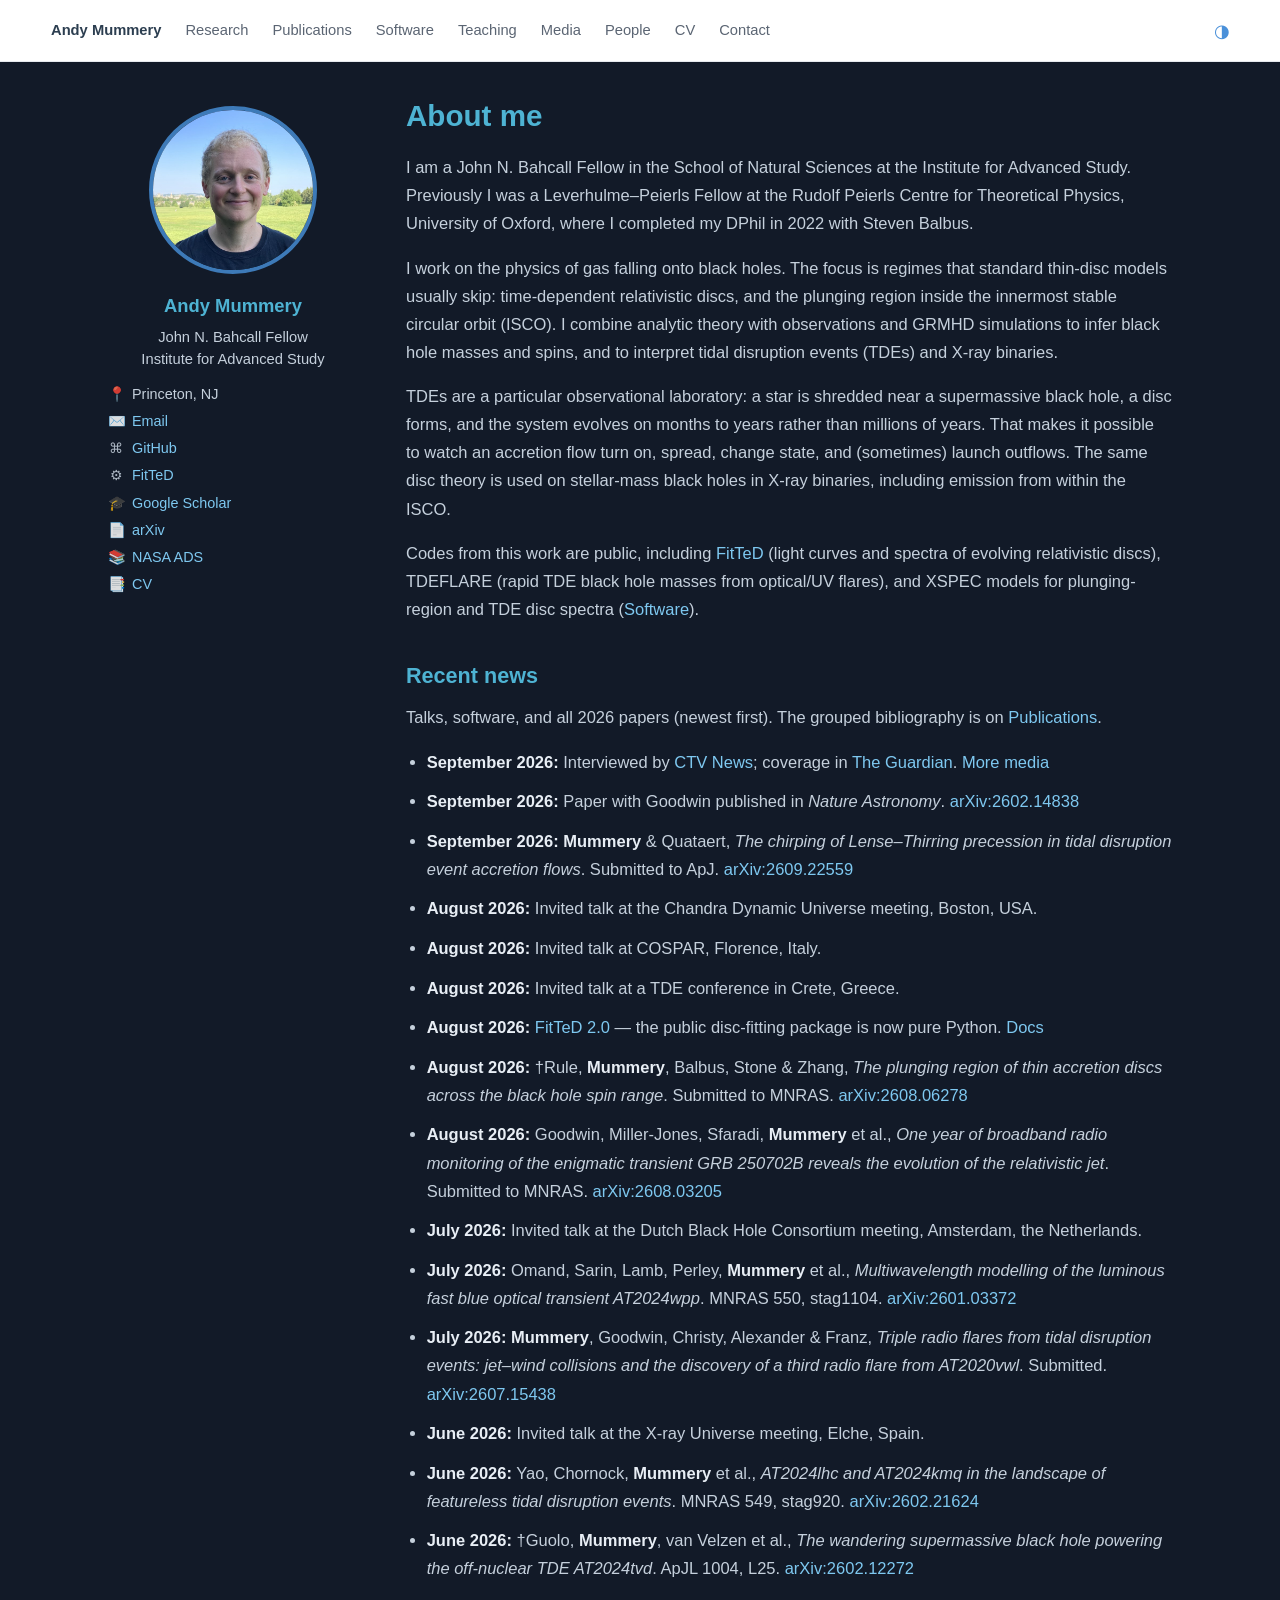
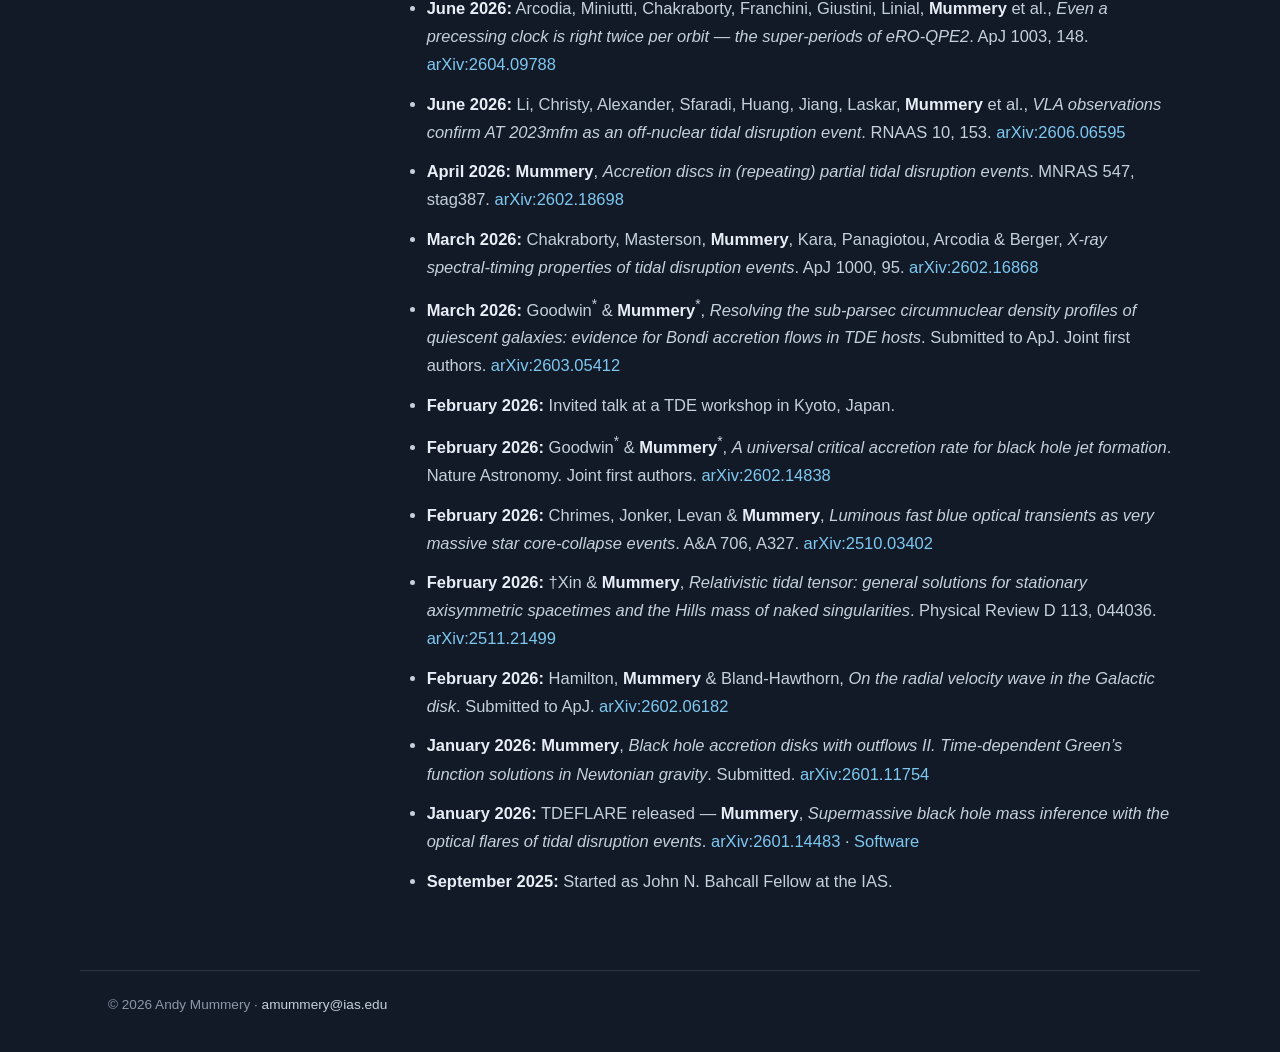
==== index.html @ 73b4a51f "Publish the academic site for GitHub Pages. Co-authored-by: Cursor <cursoragent@cursor.com>" ====
<!doctype html>
<html lang="en">
<head>
  <meta charset="utf-8">
  <meta name="viewport" content="width=device-width, initial-scale=1">
  <title>About — Andy Mummery</title>
  <meta name="description" content="Andy Mummery, theoretical astrophysicist at the Institute for Advanced Study. Black hole accretion discs, tidal disruption events, and the plunging region.">
  <link rel="stylesheet" href="assets/style.css">
</head>
<body>
  <header class="site-header">
    <nav class="nav">
      <button class="nav-toggle" aria-label="Menu">&#9776;</button>
      <div class="nav-links">
        <a href="index.html" class="active">Andy Mummery</a>
        <a href="research.html">Research</a>
        <a href="publications.html">Publications</a>
        <a href="software.html">Software</a>
        <a href="teaching.html">Teaching</a>
        <a href="media.html">Media</a>
        <a href="people.html">People</a>
        <a href="cv.html">CV</a>
        <a href="contact.html">Contact</a>
      </div>
      <div class="nav-tools">
        <button class="theme-toggle" type="button" aria-label="Switch to light mode">◑</button>
      </div>
    </nav>
  </header>

  <div class="page">
    <aside class="sidebar">
      <img class="headshot" src="assets/photo.jpg" alt="Andy Mummery">
      <p class="name">Andy Mummery</p>
      <p class="bio">John N. Bahcall Fellow<br>Institute for Advanced Study</p>
      <ul class="sidebar-meta">
        <li><span class="icon">📍</span> Princeton, NJ</li>
        <li><span class="icon">✉️</span> <a href="mailto:amummery@ias.edu">Email</a></li>
        <li><span class="icon">⌘</span> <a href="https://github.com/andymummeryastro">GitHub</a></li>
        <li><span class="icon">⚙</span> <a href="https://github.com/fittingtransientswithdiscs">FitTeD</a></li>
        <li><span class="icon">🎓</span> <a href="https://scholar.google.com/citations?user=vEMN2XIAAAAJ&amp;hl=en">Google Scholar</a></li>
        <li><span class="icon">📄</span> <a href="https://arxiv.org/a/mummery_a_1">arXiv</a></li>
        <li><span class="icon">📚</span> <a href="https://ui.adsabs.harvard.edu/user/libraries/2zyx78XmSL6WL1D6o946hA">NASA ADS</a></li>
        <li><span class="icon">📑</span> <a href="cv.html">CV</a></li>
      </ul>
    </aside>

    <main class="content">
      <h1>About me</h1>
      <p>
        I am a John N. Bahcall Fellow in the School of Natural Sciences at the
        Institute for Advanced Study. Previously I was a Leverhulme–Peierls Fellow
        at the Rudolf Peierls Centre for Theoretical Physics, University of Oxford,
        where I completed my DPhil in 2022 with Steven Balbus.
      </p>
      <p>
        I work on the physics of gas falling onto black holes. The focus is
        regimes that standard thin-disc models usually skip: time-dependent
        relativistic discs, and the plunging region inside the innermost stable
        circular orbit (ISCO). I combine analytic theory with observations and
        GRMHD simulations to infer black hole masses and spins, and to interpret
        tidal disruption events (TDEs) and X-ray binaries.
      </p>
      <p>
        TDEs are a particular observational laboratory: a star is shredded near
        a supermassive black hole, a disc forms, and the system evolves on months
        to years rather than millions of years. That makes it possible to watch
        an accretion flow turn on, spread, change state, and (sometimes) launch
        outflows. The same disc theory is used on stellar-mass black holes in
        X-ray binaries, including emission from within the ISCO.
      </p>
      <p>
        Codes from this work are public, including
        <a href="https://github.com/fittingtransientswithdiscs/FitTeD">FitTeD</a>
        (light curves and spectra of evolving relativistic discs),
        TDEFLARE (rapid TDE black hole masses from optical/UV flares), and
        XSPEC models for plunging-region and TDE disc spectra
        (<a href="software.html">Software</a>).
      </p>

      <h2>Recent news</h2>
      <p class="lede">Talks, software, and all 2026 papers (newest first). The grouped bibliography is on <a href="publications.html">Publications</a>.</p>
      <ul class="news">
        <li><strong>September 2026:</strong> Interviewed by <a href="https://www.ctvnews.ca/video/2026/09/20/astrophysicist-andrew-mummery-explains-the-careful-timing-of-observing-black-holes/">CTV News</a>; coverage in <a href="https://www.theguardian.com/science/2026/sep/17/black-hole-burps-scientists-solve-mystery-astronomy">The Guardian</a>. <a href="media.html">More media</a></li>
        <li><strong>September 2026:</strong> Paper with Goodwin published in <em>Nature Astronomy</em>. <a href="https://arxiv.org/abs/2602.14838">arXiv:2602.14838</a></li>
        <li><strong>September 2026:</strong> <strong>Mummery</strong> &amp; Quataert, <em>The chirping of Lense–Thirring precession in tidal disruption event accretion flows</em>. Submitted to ApJ. <a href="https://arxiv.org/abs/2609.22559">arXiv:2609.22559</a></li>
        <li><strong>August 2026:</strong> Invited talk at the Chandra Dynamic Universe meeting, Boston, USA.</li>
        <li><strong>August 2026:</strong> Invited talk at COSPAR, Florence, Italy.</li>
        <li><strong>August 2026:</strong> Invited talk at a TDE conference in Crete, Greece.</li>
        <li><strong>August 2026:</strong> <a href="https://github.com/fittingtransientswithdiscs/FitTeD/releases/tag/v2.0.0">FitTeD 2.0</a> — the public disc-fitting package is now pure Python. <a href="https://fittingtransientswithdiscs.github.io/FitTeD/">Docs</a></li>
        <li><strong>August 2026:</strong> †Rule, <strong>Mummery</strong>, Balbus, Stone &amp; Zhang, <em>The plunging region of thin accretion discs across the black hole spin range</em>. Submitted to MNRAS. <a href="https://arxiv.org/abs/2608.06278">arXiv:2608.06278</a></li>
        <li><strong>August 2026:</strong> Goodwin, Miller-Jones, Sfaradi, <strong>Mummery</strong> et al., <em>One year of broadband radio monitoring of the enigmatic transient GRB 250702B reveals the evolution of the relativistic jet</em>. Submitted to MNRAS. <a href="https://arxiv.org/abs/2608.03205">arXiv:2608.03205</a></li>
        <li><strong>July 2026:</strong> Invited talk at the Dutch Black Hole Consortium meeting, Amsterdam, the Netherlands.</li>
        <li><strong>July 2026:</strong> Omand, Sarin, Lamb, Perley, <strong>Mummery</strong> et al., <em>Multiwavelength modelling of the luminous fast blue optical transient AT2024wpp</em>. MNRAS 550, stag1104. <a href="https://arxiv.org/abs/2601.03372">arXiv:2601.03372</a></li>
        <li><strong>July 2026:</strong> <strong>Mummery</strong>, Goodwin, Christy, Alexander &amp; Franz, <em>Triple radio flares from tidal disruption events: jet–wind collisions and the discovery of a third radio flare from AT2020vwl</em>. Submitted. <a href="https://arxiv.org/abs/2607.15438">arXiv:2607.15438</a></li>
        <li><strong>June 2026:</strong> Invited talk at the X-ray Universe meeting, Elche, Spain.</li>
        <li><strong>June 2026:</strong> Yao, Chornock, <strong>Mummery</strong> et al., <em>AT2024lhc and AT2024kmq in the landscape of featureless tidal disruption events</em>. MNRAS 549, stag920. <a href="https://arxiv.org/abs/2602.21624">arXiv:2602.21624</a></li>
        <li><strong>June 2026:</strong> †Guolo, <strong>Mummery</strong>, van Velzen et al., <em>The wandering supermassive black hole powering the off-nuclear TDE AT2024tvd</em>. ApJL 1004, L25. <a href="https://arxiv.org/abs/2602.12272">arXiv:2602.12272</a></li>
        <li><strong>June 2026:</strong> Arcodia, Miniutti, Chakraborty, Franchini, Giustini, Linial, <strong>Mummery</strong> et al., <em>Even a precessing clock is right twice per orbit — the super-periods of eRO-QPE2</em>. ApJ 1003, 148. <a href="https://arxiv.org/abs/2604.09788">arXiv:2604.09788</a></li>
        <li><strong>June 2026:</strong> Li, Christy, Alexander, Sfaradi, Huang, Jiang, Laskar, <strong>Mummery</strong> et al., <em>VLA observations confirm AT 2023mfm as an off-nuclear tidal disruption event</em>. RNAAS 10, 153. <a href="https://arxiv.org/abs/2606.06595">arXiv:2606.06595</a></li>
        <li><strong>April 2026:</strong> <strong>Mummery</strong>, <em>Accretion discs in (repeating) partial tidal disruption events</em>. MNRAS 547, stag387. <a href="https://arxiv.org/abs/2602.18698">arXiv:2602.18698</a></li>
        <li><strong>March 2026:</strong> Chakraborty, Masterson, <strong>Mummery</strong>, Kara, Panagiotou, Arcodia &amp; Berger, <em>X-ray spectral-timing properties of tidal disruption events</em>. ApJ 1000, 95. <a href="https://arxiv.org/abs/2602.16868">arXiv:2602.16868</a></li>
        <li><strong>March 2026:</strong> Goodwin<sup>*</sup> &amp; <strong>Mummery</strong><sup>*</sup>, <em>Resolving the sub-parsec circumnuclear density profiles of quiescent galaxies: evidence for Bondi accretion flows in TDE hosts</em>. Submitted to ApJ. Joint first authors. <a href="https://arxiv.org/abs/2603.05412">arXiv:2603.05412</a></li>
        <li><strong>February 2026:</strong> Invited talk at a TDE workshop in Kyoto, Japan.</li>
        <li><strong>February 2026:</strong> Goodwin<sup>*</sup> &amp; <strong>Mummery</strong><sup>*</sup>, <em>A universal critical accretion rate for black hole jet formation</em>. Nature Astronomy. Joint first authors. <a href="https://arxiv.org/abs/2602.14838">arXiv:2602.14838</a></li>
        <li><strong>February 2026:</strong> Chrimes, Jonker, Levan &amp; <strong>Mummery</strong>, <em>Luminous fast blue optical transients as very massive star core-collapse events</em>. A&amp;A 706, A327. <a href="https://arxiv.org/abs/2510.03402">arXiv:2510.03402</a></li>
        <li><strong>February 2026:</strong> †Xin &amp; <strong>Mummery</strong>, <em>Relativistic tidal tensor: general solutions for stationary axisymmetric spacetimes and the Hills mass of naked singularities</em>. Physical Review D 113, 044036. <a href="https://arxiv.org/abs/2511.21499">arXiv:2511.21499</a></li>
        <li><strong>February 2026:</strong> Hamilton, <strong>Mummery</strong> &amp; Bland-Hawthorn, <em>On the radial velocity wave in the Galactic disk</em>. Submitted to ApJ. <a href="https://arxiv.org/abs/2602.06182">arXiv:2602.06182</a></li>
        <li><strong>January 2026:</strong> <strong>Mummery</strong>, <em>Black hole accretion disks with outflows II. Time-dependent Green’s function solutions in Newtonian gravity</em>. Submitted. <a href="https://arxiv.org/abs/2601.11754">arXiv:2601.11754</a></li>
        <li><strong>January 2026:</strong> TDEFLARE released — <strong>Mummery</strong>, <em>Supermassive black hole mass inference with the optical flares of tidal disruption events</em>. <a href="https://arxiv.org/abs/2601.14483">arXiv:2601.14483</a> · <a href="software.html">Software</a></li>
        <li><strong>September 2025:</strong> Started as John N. Bahcall Fellow at the IAS.</li>
      </ul>
    </main>
  </div>

  <footer class="site-footer">
    © 2026 Andy Mummery · <a href="mailto:amummery@ias.edu">amummery@ias.edu</a>
  </footer>
  <script src="assets/nav.js"></script>
</body>
</html>
---- assets/style.css ----
/* ==========================================================================
   Academic site — AcademicPages-inspired layout
   Dark body + light top bar by default; html.light inverts the page.
   ========================================================================== */

:root {
  --header-bg:     #ffffff;
  --header-ink:    #5b6573;
  --header-active: #2c3e50;
  --bg:            #121a28;
  --bg-raised:     #182233;
  --ink:           #e8eef5;
  --ink-soft:      #c5d0dc;
  --ink-faint:     #8b98a8;
  --accent:        #4eb3d3;
  --accent-dk:     #7ecce6;
  --link:          #7ec8f0;
  --line:          #2a3648;
  --photo-ring:    #3d7ab8;
  --sans:          -apple-system, BlinkMacSystemFont, "Segoe UI", Roboto, Helvetica, Arial, sans-serif;
  --maxw:          1120px;
  --sidebar:       250px;
}

html.light {
  --bg:            #ffffff;
  --bg-raised:     #f4f6f8;
  --ink:           #2c333a;
  --ink-soft:      #4a5560;
  --ink-faint:     #6b7682;
  --accent:        #1f7a9a;
  --accent-dk:     #155e77;
  --link:          #1f7a9a;
  --line:          #e2e6eb;
  --photo-ring:    #2b6cb0;
}

* { box-sizing: border-box; }
html { scroll-behavior: smooth; }

body {
  margin: 0;
  font-family: var(--sans);
  font-size: 16.5px;
  line-height: 1.7;
  color: var(--ink);
  background: var(--bg);
  -webkit-font-smoothing: antialiased;
}

/* ---------- Top bar ---------- */
.site-header {
  background: var(--header-bg);
  border-bottom: 1px solid #e6e9ee;
  position: sticky; top: 0; z-index: 30;
}
.nav {
  display: flex; align-items: center; justify-content: space-between;
  gap: 16px; padding: 12px 40px;
}
.nav-links { display: flex; gap: 2px; flex-wrap: wrap; align-items: center; }
.nav-links a {
  color: var(--header-ink); text-decoration: none; font-size: 0.92rem;
  padding: 6px 11px; border-radius: 4px;
}
.nav-links a:hover { color: var(--header-active); }
.nav-links a.active { color: var(--header-active); font-weight: 600; }

.nav-tools { display: flex; align-items: center; gap: 8px; }
.theme-toggle, .nav-toggle {
  background: none; border: none; cursor: pointer;
  width: 36px; height: 36px; border-radius: 6px;
  display: flex; align-items: center; justify-content: center;
  color: #4a90d9; font-size: 1.15rem;
}
.theme-toggle:hover, .nav-toggle:hover { background: #eef3f8; }
.nav-toggle { display: none; color: #2c3e50; font-size: 1.25rem; }

/* ---------- Page shell: sidebar + main ---------- */
.page {
  display: grid;
  grid-template-columns: var(--sidebar) minmax(0, 1fr);
  gap: 48px;
  max-width: var(--maxw);
  margin: 0 auto;
  padding: 36px 28px 64px;
  align-items: start;
}

/* ---------- Sidebar ---------- */
.sidebar { text-align: center; padding-top: 8px; }
.sidebar .headshot {
  width: 168px; height: 168px; border-radius: 50%;
  object-fit: cover; margin: 0 auto 16px;
  border: 4px solid var(--photo-ring);
  background: var(--bg-raised);
  display: block;
}
/* fallback when the photo is replaced by an initials block */
div.headshot {
  display: flex; align-items: center; justify-content: center;
  color: var(--accent); font-size: 2.2rem; font-weight: 600;
}
.sidebar h1, .sidebar .name {
  font-size: 1.15rem; font-weight: 700; color: var(--accent);
  margin: 0 0 6px;
}
.sidebar .bio {
  font-size: 0.92rem; color: var(--ink-soft); line-height: 1.45;
  margin: 0 0 14px;
}
.sidebar-meta {
  list-style: none; padding: 0; margin: 0 0 8px;
  font-size: 0.9rem; color: var(--ink-soft); text-align: left;
}
.sidebar-meta li {
  display: flex; align-items: flex-start; gap: 8px;
  margin: 0 0 7px; line-height: 1.4;
}
.sidebar-meta a { color: var(--link); text-decoration: none; }
.sidebar-meta a:hover { text-decoration: underline; }
.icon { width: 16px; flex: 0 0 16px; text-align: center; opacity: .85; }

/* ---------- Main column ---------- */
.content h1 {
  font-size: 1.85rem; font-weight: 700; color: var(--accent);
  margin: 0 0 18px; line-height: 1.25;
}
.content h2 {
  font-size: 1.35rem; font-weight: 700; color: var(--accent);
  margin: 1.8em 0 0.6em; line-height: 1.3;
}
.content h3 {
  font-size: 1.08rem; font-weight: 650; color: var(--ink);
  margin: 1.4em 0 0.4em;
}
.content p { margin: 0 0 1em; color: var(--ink-soft); }
.content a { color: var(--link); text-decoration: none; }
.content a:hover { text-decoration: underline; color: var(--accent-dk); }
.content ul, .content ol { color: var(--ink-soft); padding-left: 1.25em; }
.content li { margin: 0 0 0.55em; }
.content code {
  font-size: 0.9em; background: var(--bg-raised);
  padding: 1px 5px; border-radius: 3px;
}

.news { list-style: disc; padding-left: 1.2em; margin: 0; }
.news li { margin: 0 0 0.7em; }
.news li strong { color: var(--ink); font-weight: 650; }

.pub-group { margin: 0 0 1.6em; }
.pub-group ol { margin: 0; }
.pub-group li { margin: 0 0 0.7em; }
.pub-group li strong { color: var(--ink); font-weight: 650; }
.pub-links { font-size: 0.92em; }

.research-q { margin: 0 0 2em; }
.research-q h2 {
  font-size: 1.22rem;
  margin: 1.5em 0 0.55em;
  scroll-margin-top: 4.5rem;
}
.research-toc {
  margin: 0 0 1.1em;
  padding-left: 1.25em;
  color: var(--ink-soft);
}
.research-toc li { margin: 0 0 0.35em; }
.research-q:first-of-type h2 { margin-top: 1.15em; }
.research-q ul { margin: 0 0 0.85em; }
.research-q .pub-links { margin-bottom: 0; }

.research-fig { margin: 1.2em 0; }
.research-fig-solo { max-width: 32rem; }
.research-fig img {
  display: block; width: 100%; height: auto;
  border: 1px solid var(--line); border-radius: 6px;
  background: #fff; padding: 8px;
  box-sizing: border-box;
}
.research-figs {
  display: grid; grid-template-columns: 1fr 1fr;
  gap: 18px; align-items: start; margin: 1.2em 0;
}
.research-figs .research-fig { margin: 0; }
.research-figs img { aspect-ratio: 5 / 4; object-fit: contain; }
.research-fig figcaption {
  margin-top: 0.5em; color: var(--ink-faint);
  font-size: 0.86rem; line-height: 1.5;
}

.feature-card {
  margin: 24px 0 32px; padding: 22px 24px;
  background: var(--bg-raised); border: 1px solid var(--line);
  border-radius: 8px;
}
.feature-card h2 { margin-top: 0.2em; }
.eyebrow {
  margin: 0 !important; color: var(--ink-faint) !important;
  font-size: 0.78rem; font-weight: 700; letter-spacing: 0.08em;
  text-transform: uppercase;
}
.text-link { display: inline-block; margin-left: 12px; font-size: 0.92rem; }

.media-list { margin: 0 0 2em; }
.media-item { padding: 15px 0 17px; border-bottom: 1px solid var(--line); }
.media-item:first-child { padding-top: 0; }
.media-item:last-child { border-bottom: none; }
.media-item h3 { margin: 0.15em 0 0.35em; }
.media-item p { margin-bottom: 0; }
.media-item .media-meta {
  color: var(--ink-faint); font-size: 0.82rem; font-weight: 600;
  letter-spacing: 0.02em;
}

.people { display: grid; grid-template-columns: repeat(3, 1fr); gap: 22px; margin: 18px 0 8px; }
.person { text-align: center; }
.person .avatar {
  width: 96px; height: 96px; border-radius: 50%; margin: 0 auto 10px;
  background: var(--bg-raised); border: 2px solid var(--photo-ring);
  display: flex; align-items: center; justify-content: center;
  color: var(--accent); font-weight: 650; font-size: 1.3rem;
}
.person .name { font-weight: 650; color: var(--ink); }
.person .pos { color: var(--ink-faint); font-size: 0.88rem; }

.cv-entry {
  display: grid; grid-template-columns: 150px 1fr; gap: 16px;
  padding: 10px 0; border-bottom: 1px solid var(--line);
}
.cv-entry:last-child { border-bottom: none; }
.cv-entry .when { color: var(--ink-faint); font-size: 0.92rem; }
.cv-entry .what { color: var(--ink-soft); }
.cv-entry .what strong { color: var(--ink); }

.btn {
  display: inline-block; padding: 8px 14px; border-radius: 5px;
  font-size: 0.92rem; font-weight: 500; text-decoration: none;
  background: var(--accent); color: #fff !important;
}
.btn:hover { text-decoration: none !important; filter: brightness(1.08); }

.site-footer {
  border-top: 1px solid var(--line);
  padding: 22px 28px 36px;
  color: var(--ink-faint); font-size: 0.85rem;
  max-width: var(--maxw); margin: 0 auto;
}
.site-footer a { color: var(--ink-soft); text-decoration: none; }
.site-footer a:hover { text-decoration: underline; }

@media (max-width: 820px) {
  .page { grid-template-columns: 1fr; gap: 28px; padding: 24px 18px 48px; }
  .sidebar { max-width: 280px; margin: 0 auto; }
  .people { grid-template-columns: 1fr 1fr; }
  .nav-toggle { display: flex; }
  .nav-links {
    display: none; width: 100%; flex-direction: column;
    padding: 8px 0 12px;
  }
  .nav-links.open { display: flex; }
  .nav { flex-wrap: wrap; padding: 10px 16px; }
}

@media (max-width: 520px) {
  .people { grid-template-columns: 1fr; }
  .research-figs { grid-template-columns: 1fr; }
  .cv-entry { grid-template-columns: 1fr; gap: 2px; }
}
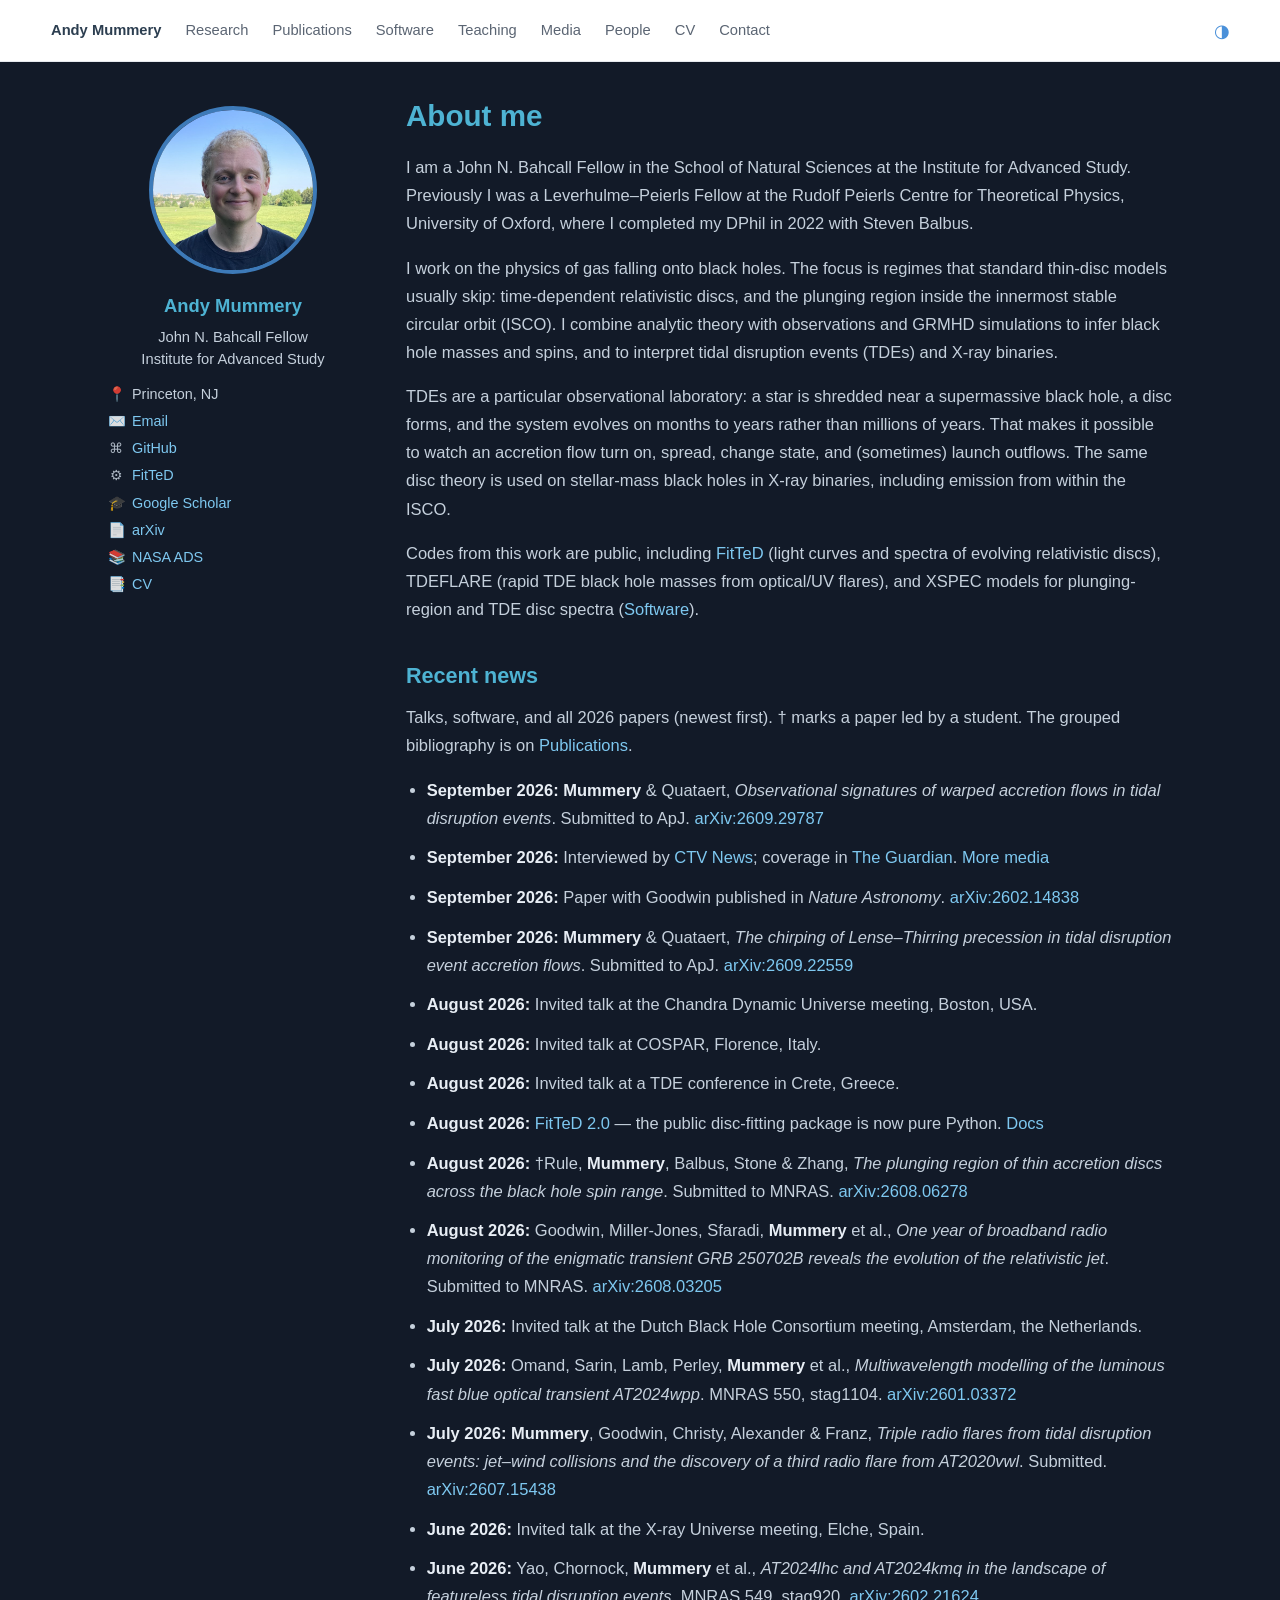
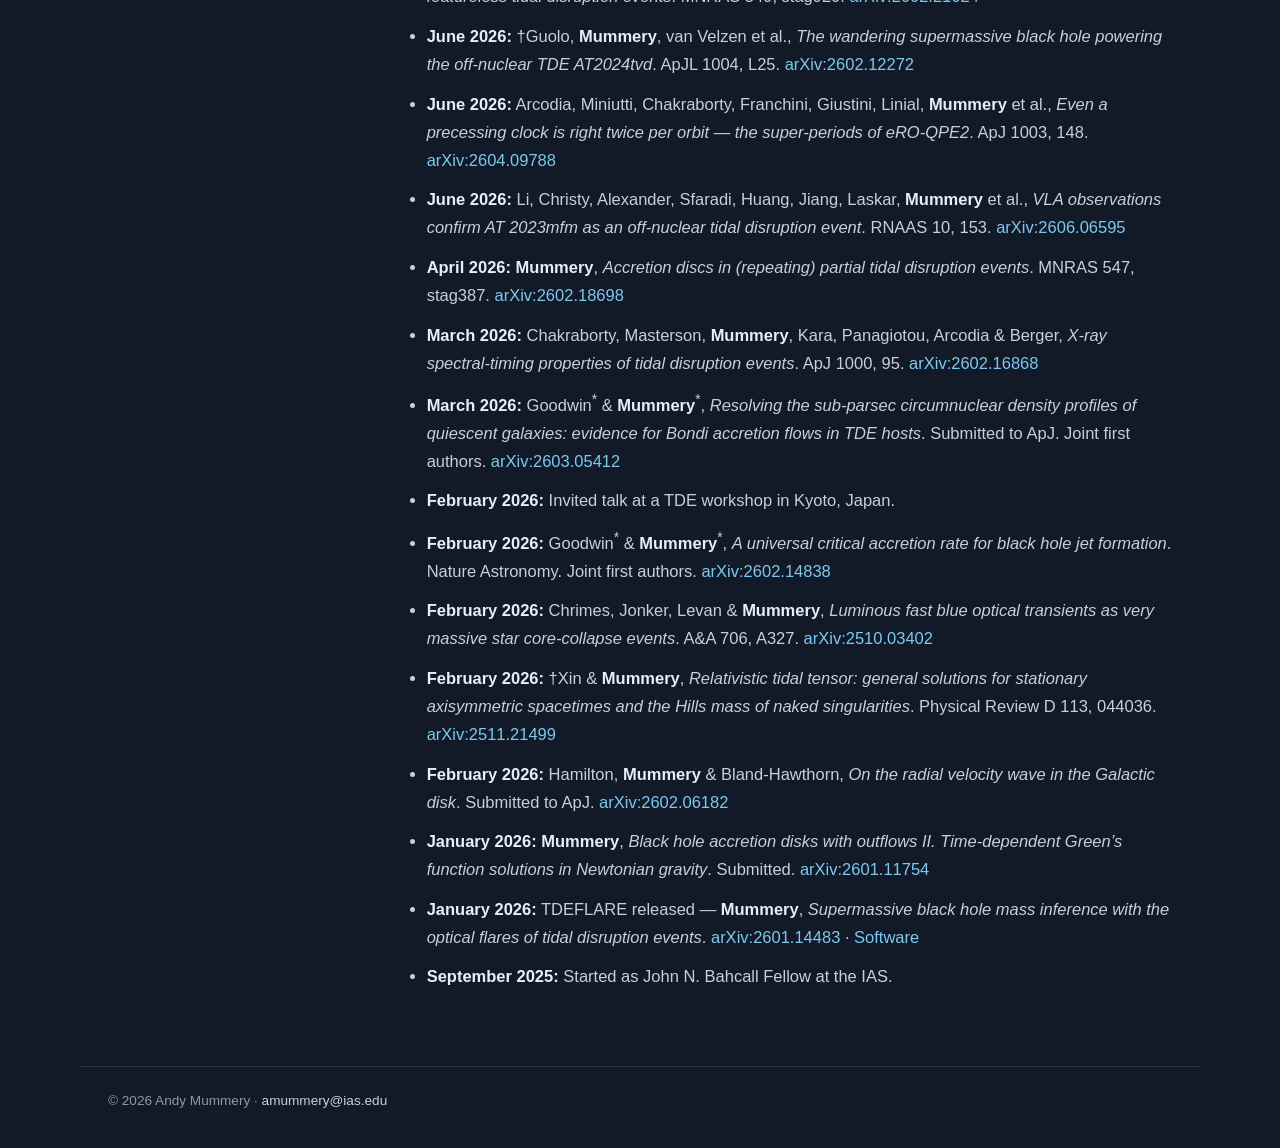
==== commit d1ba4258: "Update site" ====
--- a/index.html
+++ b/index.html
@@ -79,8 +79,9 @@
       </p>
 
       <h2>Recent news</h2>
-      <p class="lede">Talks, software, and all 2026 papers (newest first). The grouped bibliography is on <a href="publications.html">Publications</a>.</p>
+      <p class="lede">Talks, software, and all 2026 papers (newest first). † marks a paper led by a student. The grouped bibliography is on <a href="publications.html">Publications</a>.</p>
       <ul class="news">
+        <li><strong>September 2026:</strong> <strong>Mummery</strong> &amp; Quataert, <em>Observational signatures of warped accretion flows in tidal disruption events</em>. Submitted to ApJ. <a href="https://arxiv.org/abs/2609.29787">arXiv:2609.29787</a></li>
         <li><strong>September 2026:</strong> Interviewed by <a href="https://www.ctvnews.ca/video/2026/09/20/astrophysicist-andrew-mummery-explains-the-careful-timing-of-observing-black-holes/">CTV News</a>; coverage in <a href="https://www.theguardian.com/science/2026/sep/17/black-hole-burps-scientists-solve-mystery-astronomy">The Guardian</a>. <a href="media.html">More media</a></li>
         <li><strong>September 2026:</strong> Paper with Goodwin published in <em>Nature Astronomy</em>. <a href="https://arxiv.org/abs/2602.14838">arXiv:2602.14838</a></li>
         <li><strong>September 2026:</strong> <strong>Mummery</strong> &amp; Quataert, <em>The chirping of Lense–Thirring precession in tidal disruption event accretion flows</em>. Submitted to ApJ. <a href="https://arxiv.org/abs/2609.22559">arXiv:2609.22559</a></li>
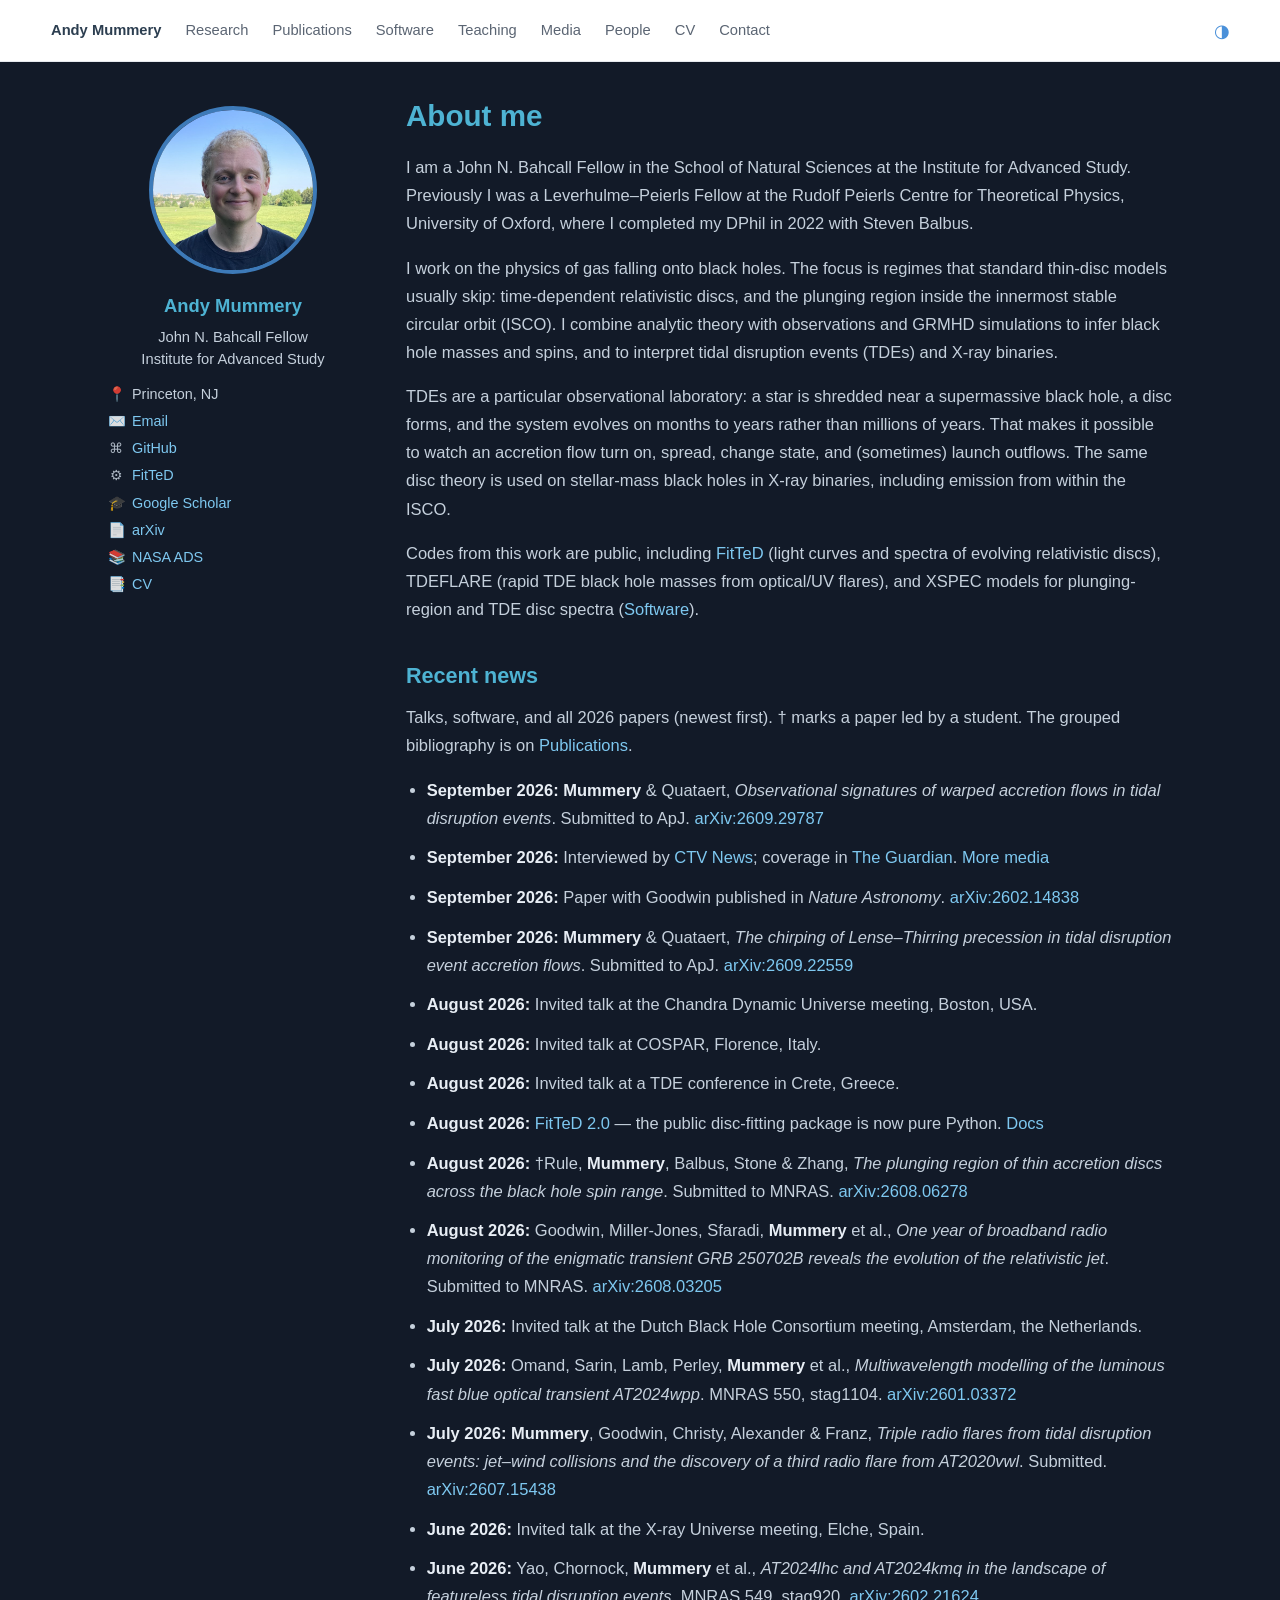
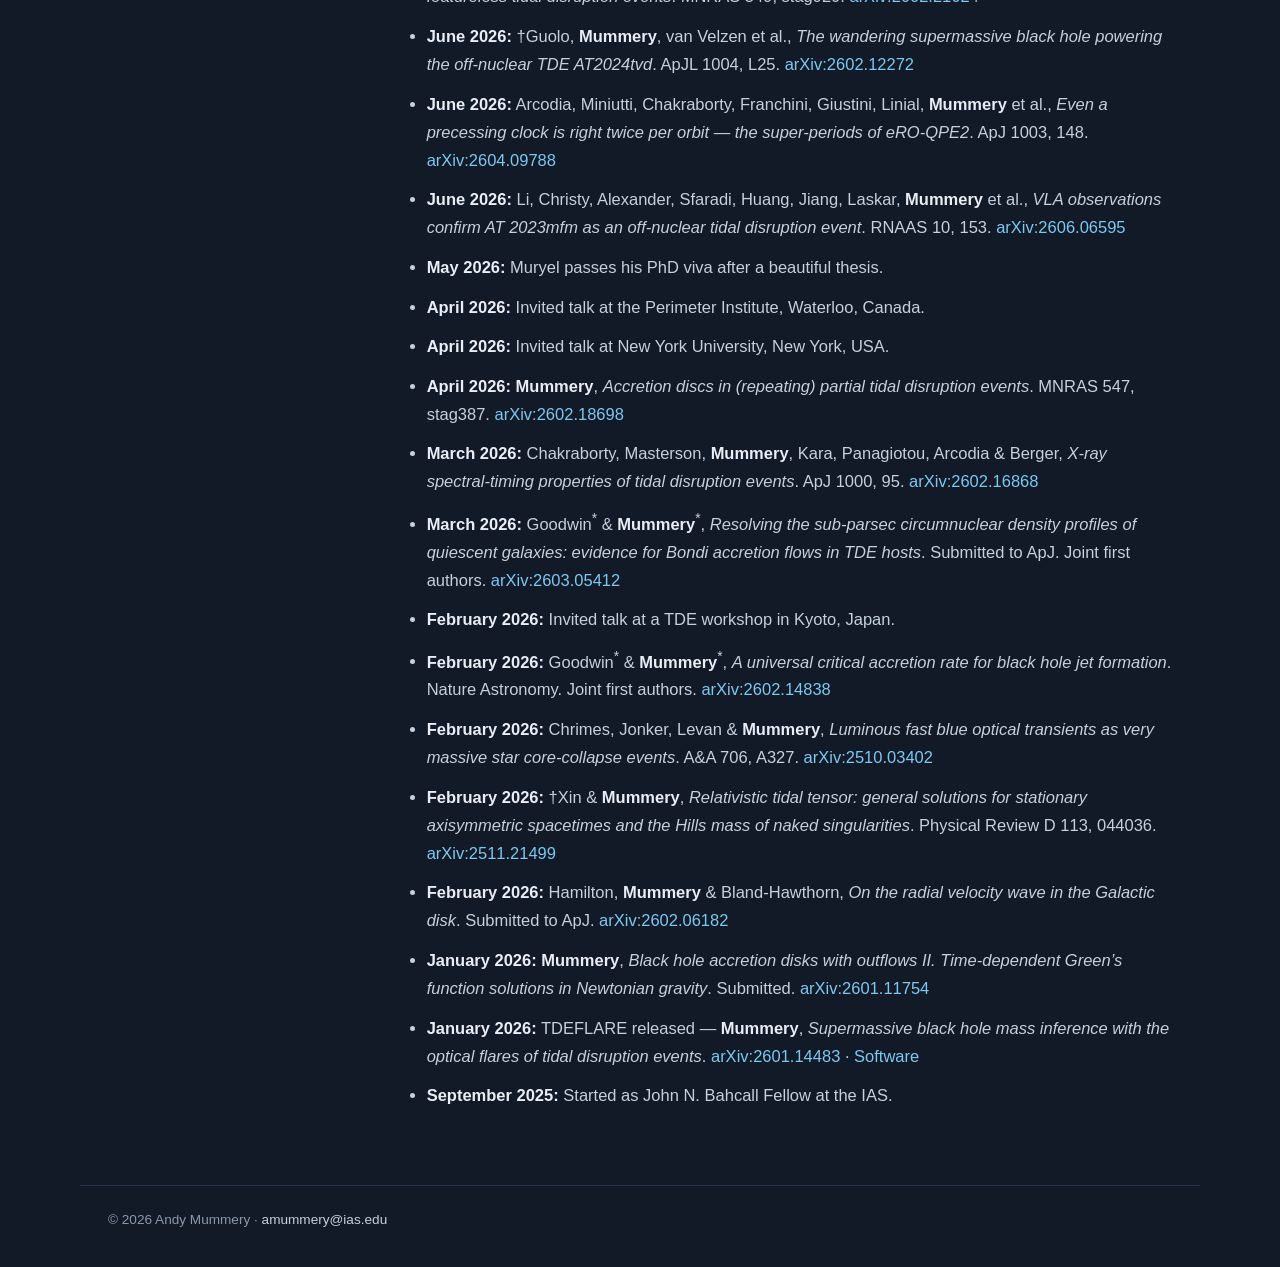
==== commit 7b2b0439: "Update site" ====
--- a/index.html
+++ b/index.html
@@ -99,6 +99,9 @@
         <li><strong>June 2026:</strong> †Guolo, <strong>Mummery</strong>, van Velzen et al., <em>The wandering supermassive black hole powering the off-nuclear TDE AT2024tvd</em>. ApJL 1004, L25. <a href="https://arxiv.org/abs/2602.12272">arXiv:2602.12272</a></li>
         <li><strong>June 2026:</strong> Arcodia, Miniutti, Chakraborty, Franchini, Giustini, Linial, <strong>Mummery</strong> et al., <em>Even a precessing clock is right twice per orbit — the super-periods of eRO-QPE2</em>. ApJ 1003, 148. <a href="https://arxiv.org/abs/2604.09788">arXiv:2604.09788</a></li>
         <li><strong>June 2026:</strong> Li, Christy, Alexander, Sfaradi, Huang, Jiang, Laskar, <strong>Mummery</strong> et al., <em>VLA observations confirm AT 2023mfm as an off-nuclear tidal disruption event</em>. RNAAS 10, 153. <a href="https://arxiv.org/abs/2606.06595">arXiv:2606.06595</a></li>
+        <li><strong>May 2026:</strong> Muryel passes his PhD viva after a beautiful thesis.</li>
+        <li><strong>April 2026:</strong> Invited talk at the Perimeter Institute, Waterloo, Canada.</li>
+        <li><strong>April 2026:</strong> Invited talk at New York University, New York, USA.</li>
         <li><strong>April 2026:</strong> <strong>Mummery</strong>, <em>Accretion discs in (repeating) partial tidal disruption events</em>. MNRAS 547, stag387. <a href="https://arxiv.org/abs/2602.18698">arXiv:2602.18698</a></li>
         <li><strong>March 2026:</strong> Chakraborty, Masterson, <strong>Mummery</strong>, Kara, Panagiotou, Arcodia &amp; Berger, <em>X-ray spectral-timing properties of tidal disruption events</em>. ApJ 1000, 95. <a href="https://arxiv.org/abs/2602.16868">arXiv:2602.16868</a></li>
         <li><strong>March 2026:</strong> Goodwin<sup>*</sup> &amp; <strong>Mummery</strong><sup>*</sup>, <em>Resolving the sub-parsec circumnuclear density profiles of quiescent galaxies: evidence for Bondi accretion flows in TDE hosts</em>. Submitted to ApJ. Joint first authors. <a href="https://arxiv.org/abs/2603.05412">arXiv:2603.05412</a></li>
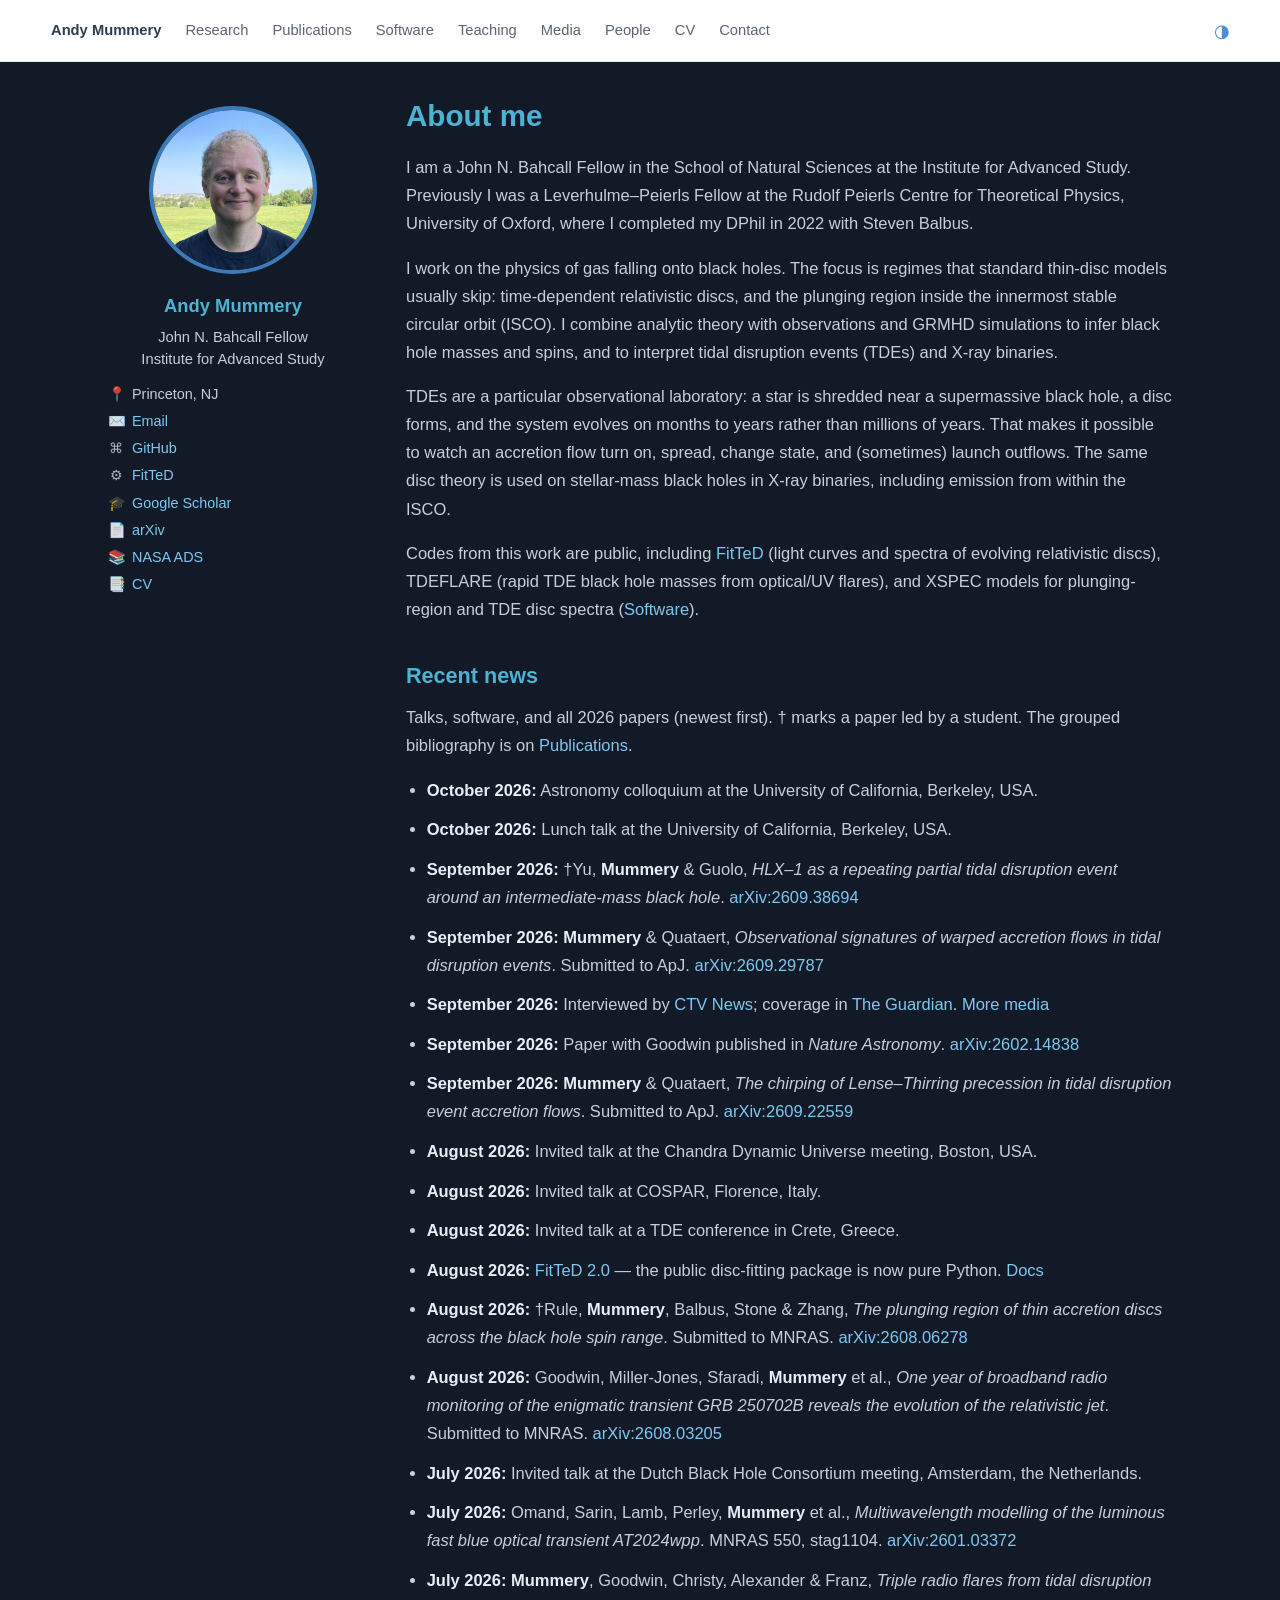
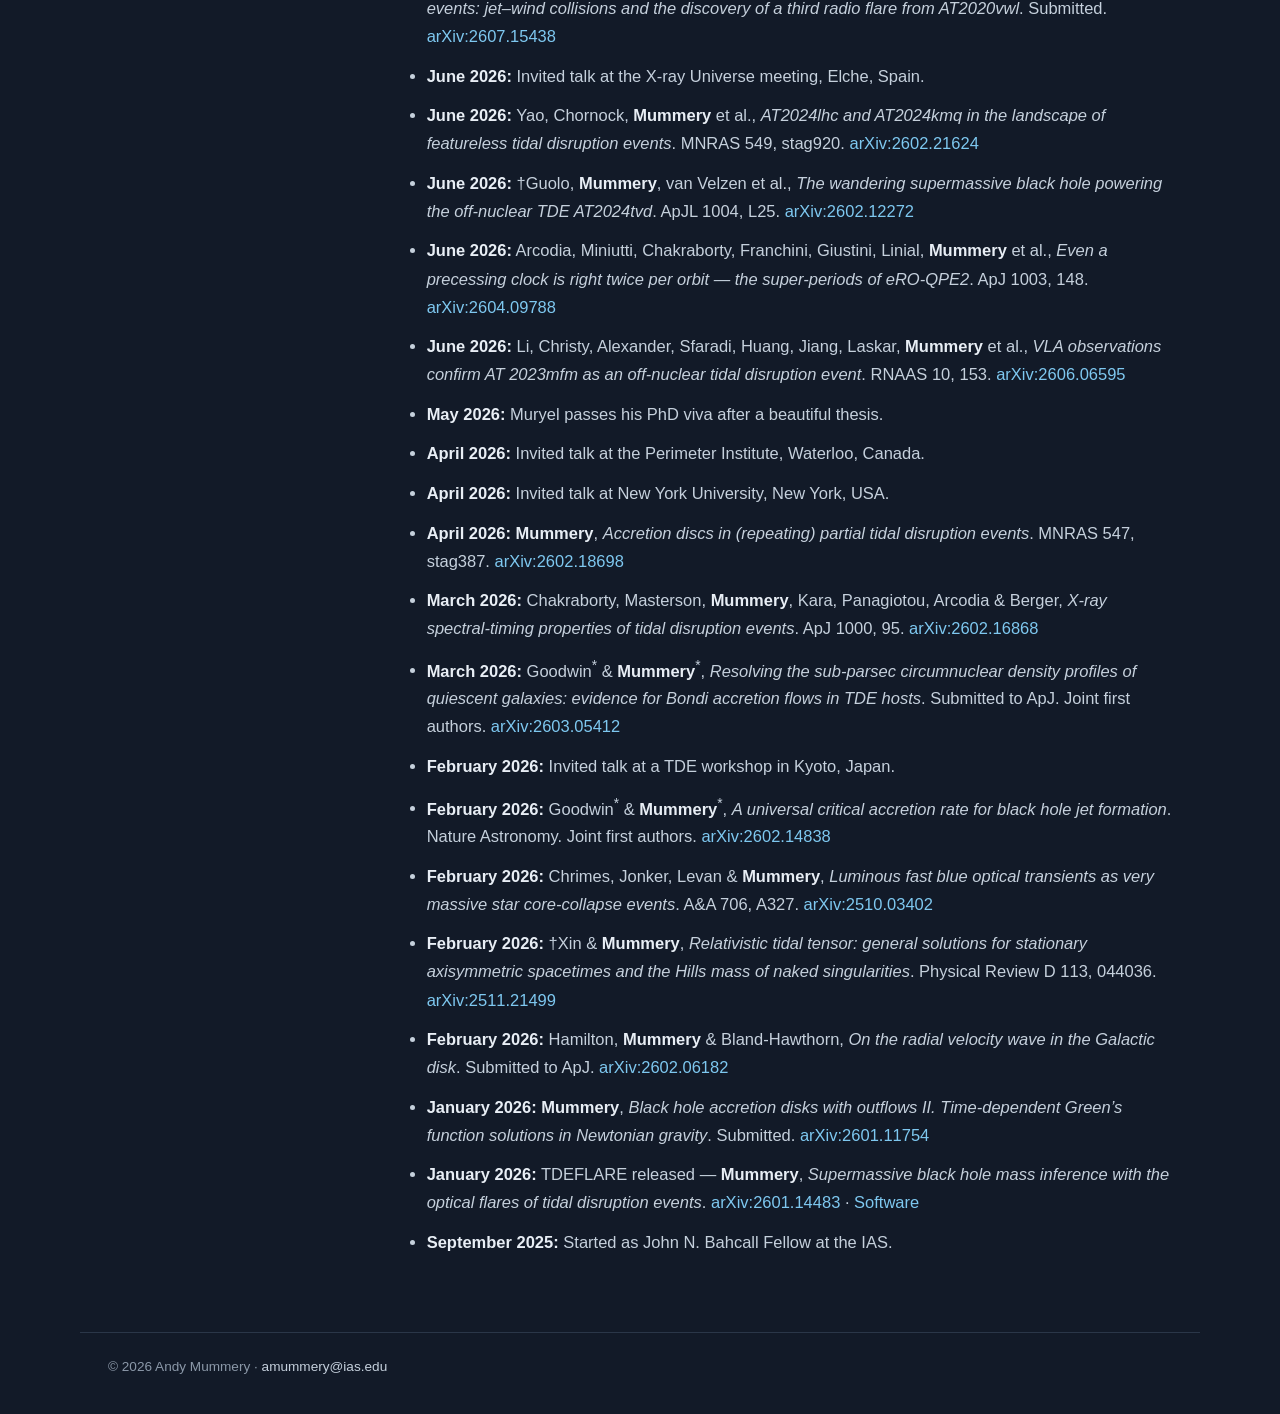
==== commit 1a819b88: "Update site" ====
--- a/index.html
+++ b/index.html
@@ -81,6 +81,9 @@
       <h2>Recent news</h2>
       <p class="lede">Talks, software, and all 2026 papers (newest first). † marks a paper led by a student. The grouped bibliography is on <a href="publications.html">Publications</a>.</p>
       <ul class="news">
+        <li><strong>October 2026:</strong> Astronomy colloquium at the University of California, Berkeley, USA.</li>
+        <li><strong>October 2026:</strong> Lunch talk at the University of California, Berkeley, USA.</li>
+        <li><strong>September 2026:</strong> †Yu, <strong>Mummery</strong> &amp; Guolo, <em>HLX–1 as a repeating partial tidal disruption event around an intermediate-mass black hole</em>. <a href="https://arxiv.org/abs/2609.38694">arXiv:2609.38694</a></li>
         <li><strong>September 2026:</strong> <strong>Mummery</strong> &amp; Quataert, <em>Observational signatures of warped accretion flows in tidal disruption events</em>. Submitted to ApJ. <a href="https://arxiv.org/abs/2609.29787">arXiv:2609.29787</a></li>
         <li><strong>September 2026:</strong> Interviewed by <a href="https://www.ctvnews.ca/video/2026/09/20/astrophysicist-andrew-mummery-explains-the-careful-timing-of-observing-black-holes/">CTV News</a>; coverage in <a href="https://www.theguardian.com/science/2026/sep/17/black-hole-burps-scientists-solve-mystery-astronomy">The Guardian</a>. <a href="media.html">More media</a></li>
         <li><strong>September 2026:</strong> Paper with Goodwin published in <em>Nature Astronomy</em>. <a href="https://arxiv.org/abs/2602.14838">arXiv:2602.14838</a></li>
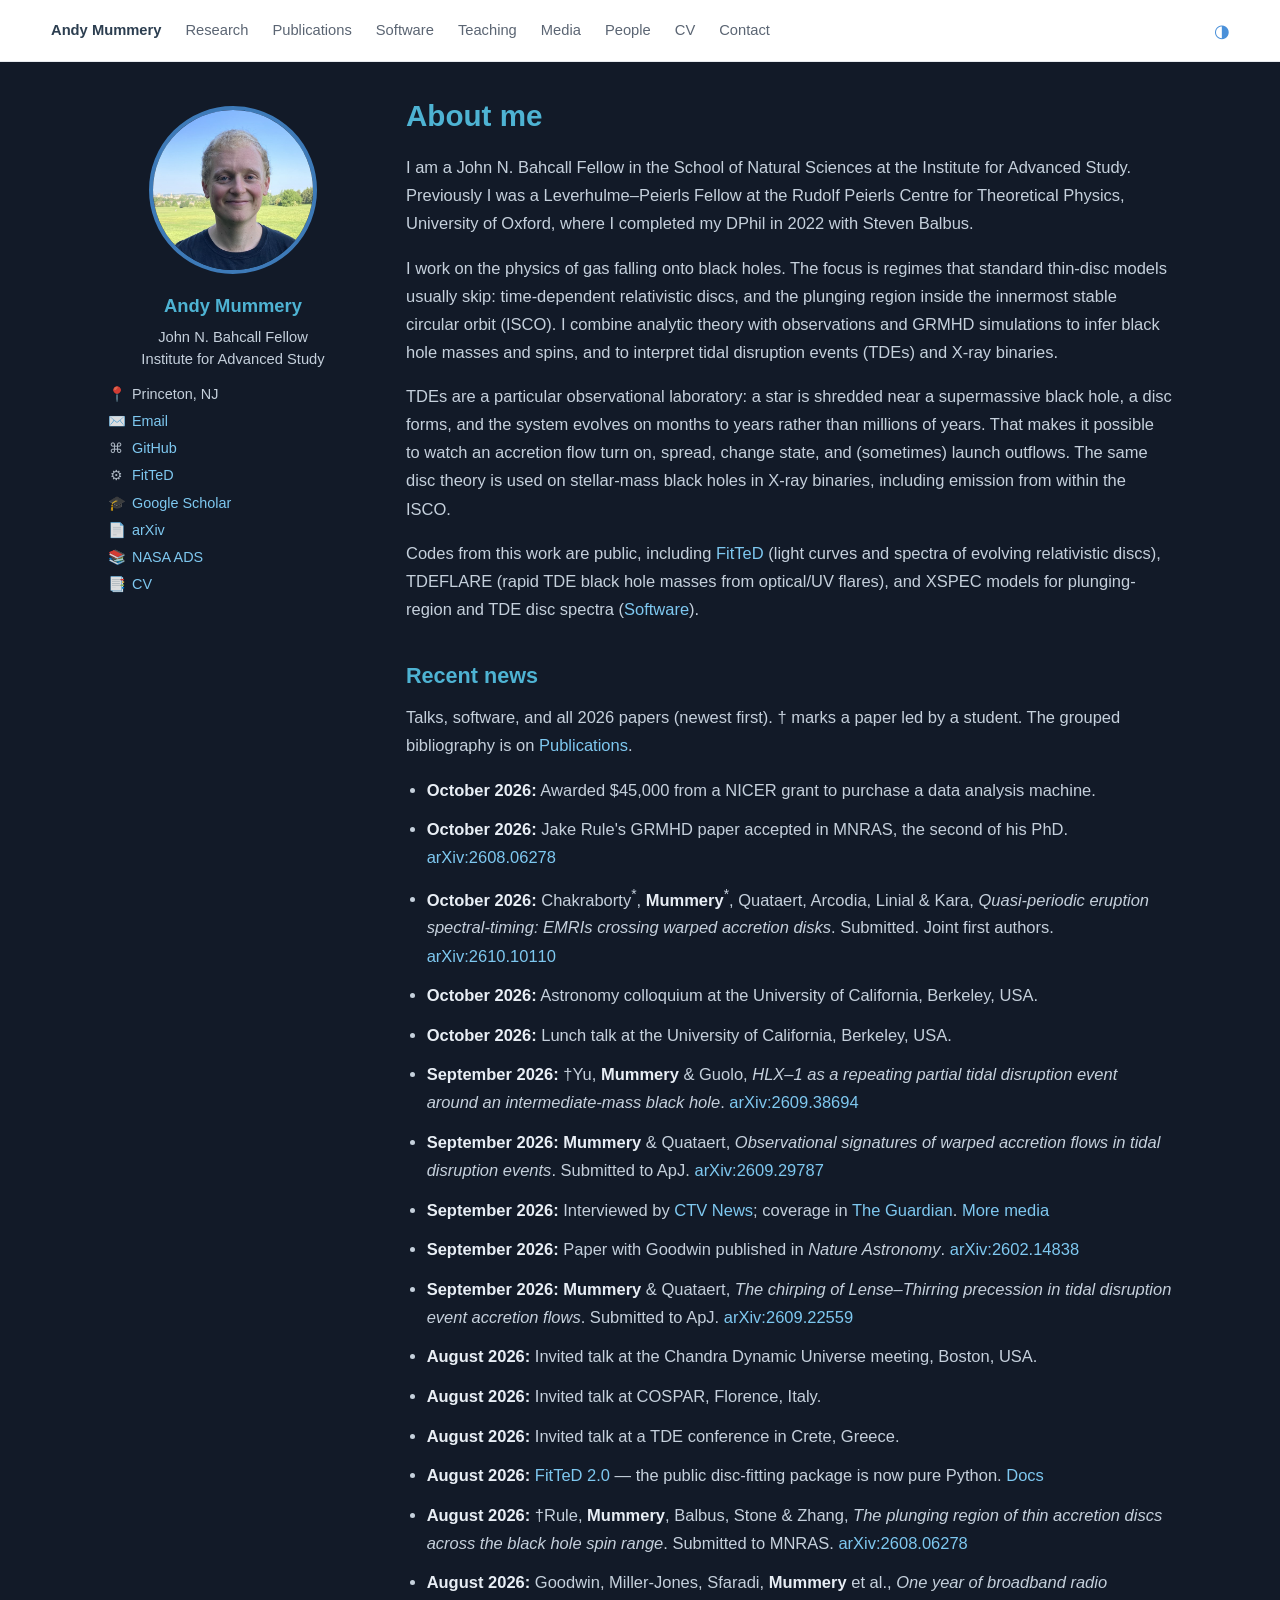
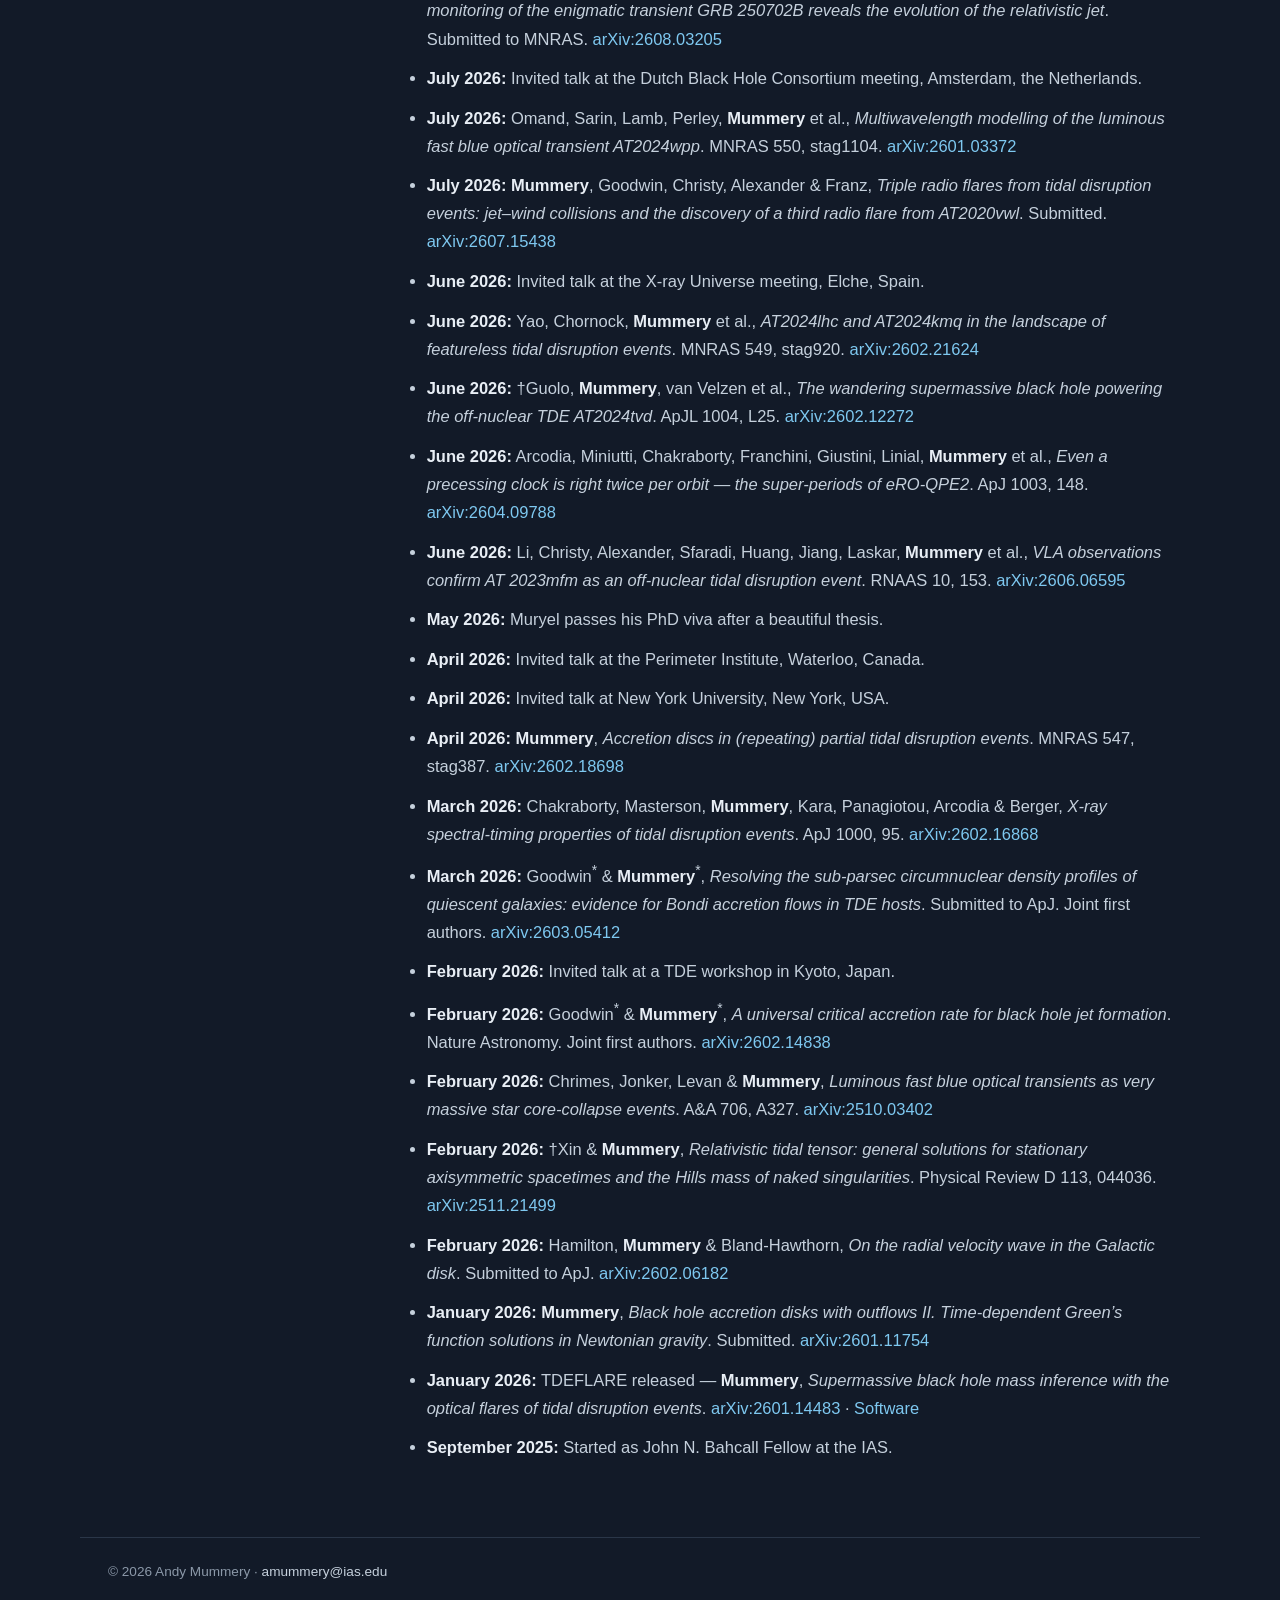
==== commit 14bfea02: "Update site" ====
--- a/index.html
+++ b/index.html
@@ -81,6 +81,9 @@
       <h2>Recent news</h2>
       <p class="lede">Talks, software, and all 2026 papers (newest first). † marks a paper led by a student. The grouped bibliography is on <a href="publications.html">Publications</a>.</p>
       <ul class="news">
+        <li><strong>October 2026:</strong> Awarded $45,000 from a NICER grant to purchase a data analysis machine.</li>
+        <li><strong>October 2026:</strong> Jake Rule's GRMHD paper accepted in MNRAS, the second of his PhD. <a href="https://arxiv.org/abs/2608.06278">arXiv:2608.06278</a></li>
+        <li><strong>October 2026:</strong> Chakraborty<sup>*</sup>, <strong>Mummery</strong><sup>*</sup>, Quataert, Arcodia, Linial &amp; Kara, <em>Quasi-periodic eruption spectral-timing: EMRIs crossing warped accretion disks</em>. Submitted. Joint first authors. <a href="https://arxiv.org/abs/2610.10110">arXiv:2610.10110</a></li>
         <li><strong>October 2026:</strong> Astronomy colloquium at the University of California, Berkeley, USA.</li>
         <li><strong>October 2026:</strong> Lunch talk at the University of California, Berkeley, USA.</li>
         <li><strong>September 2026:</strong> †Yu, <strong>Mummery</strong> &amp; Guolo, <em>HLX–1 as a repeating partial tidal disruption event around an intermediate-mass black hole</em>. <a href="https://arxiv.org/abs/2609.38694">arXiv:2609.38694</a></li>
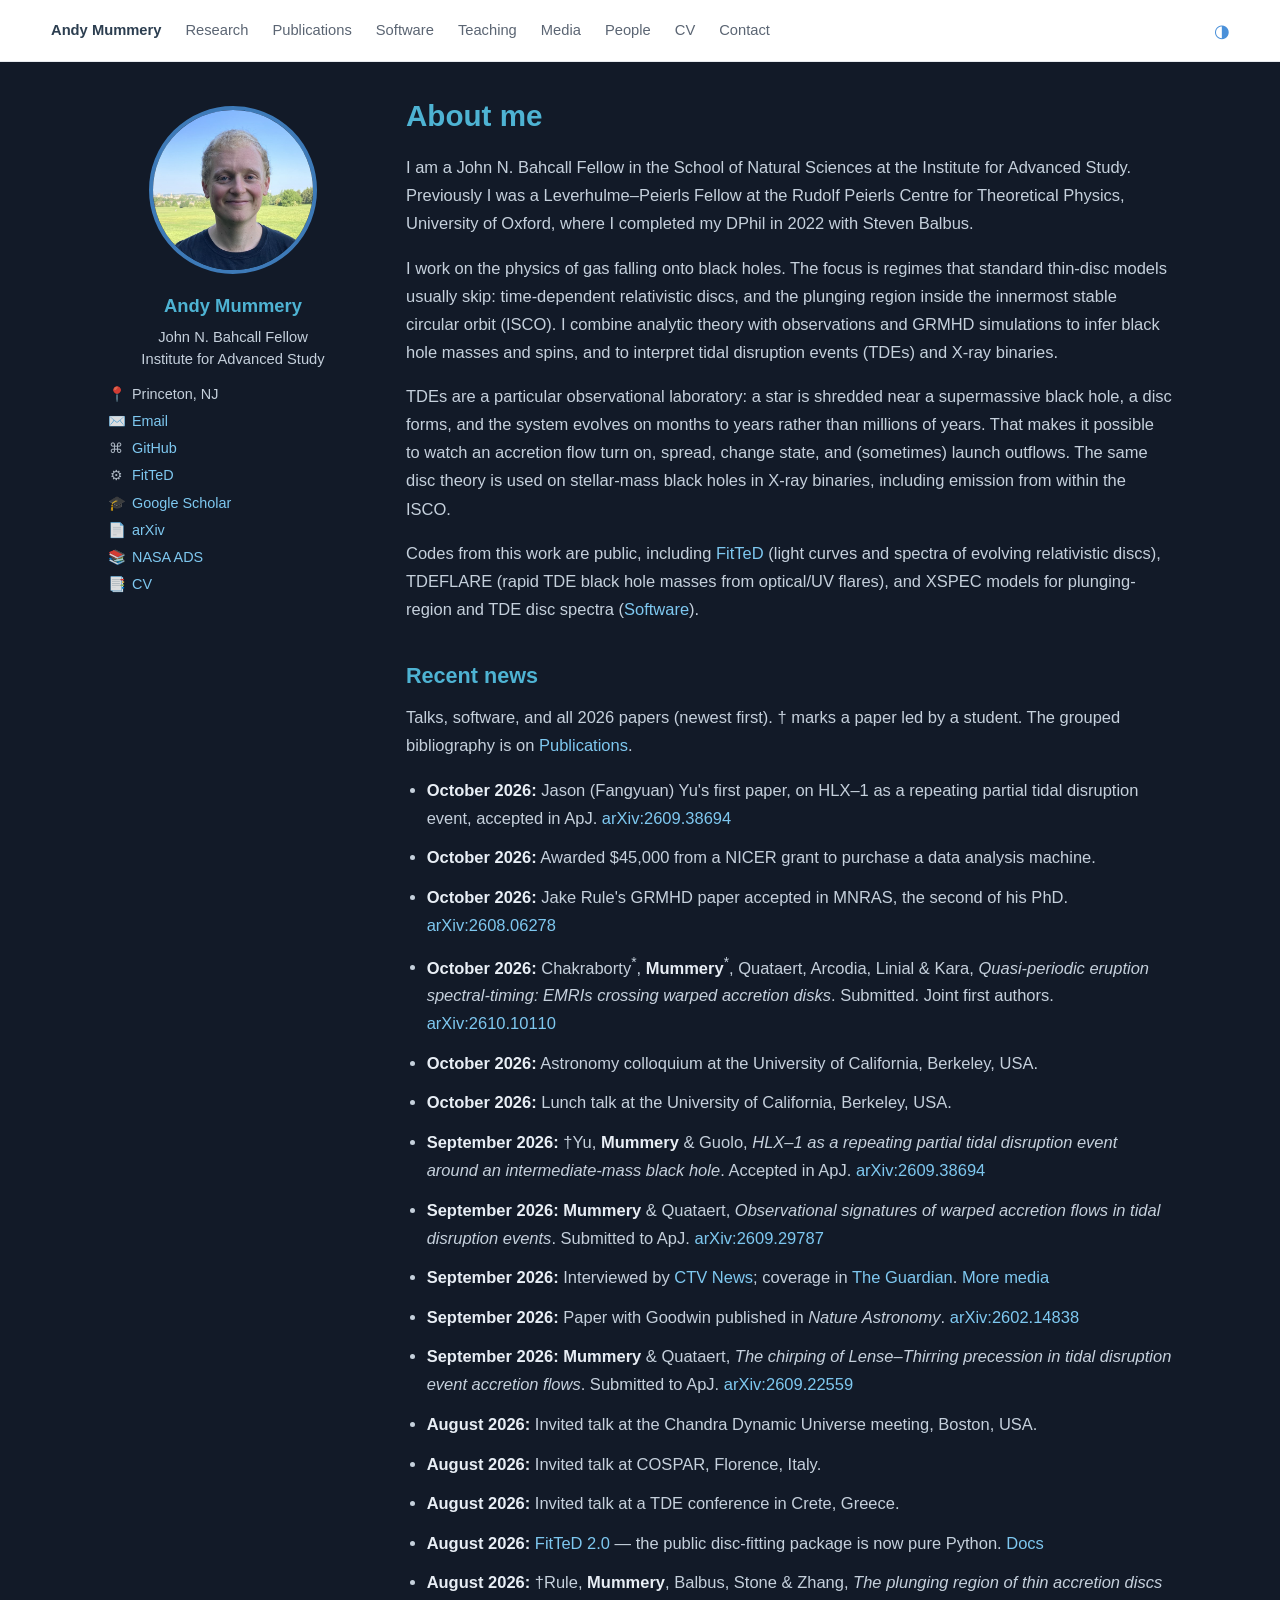
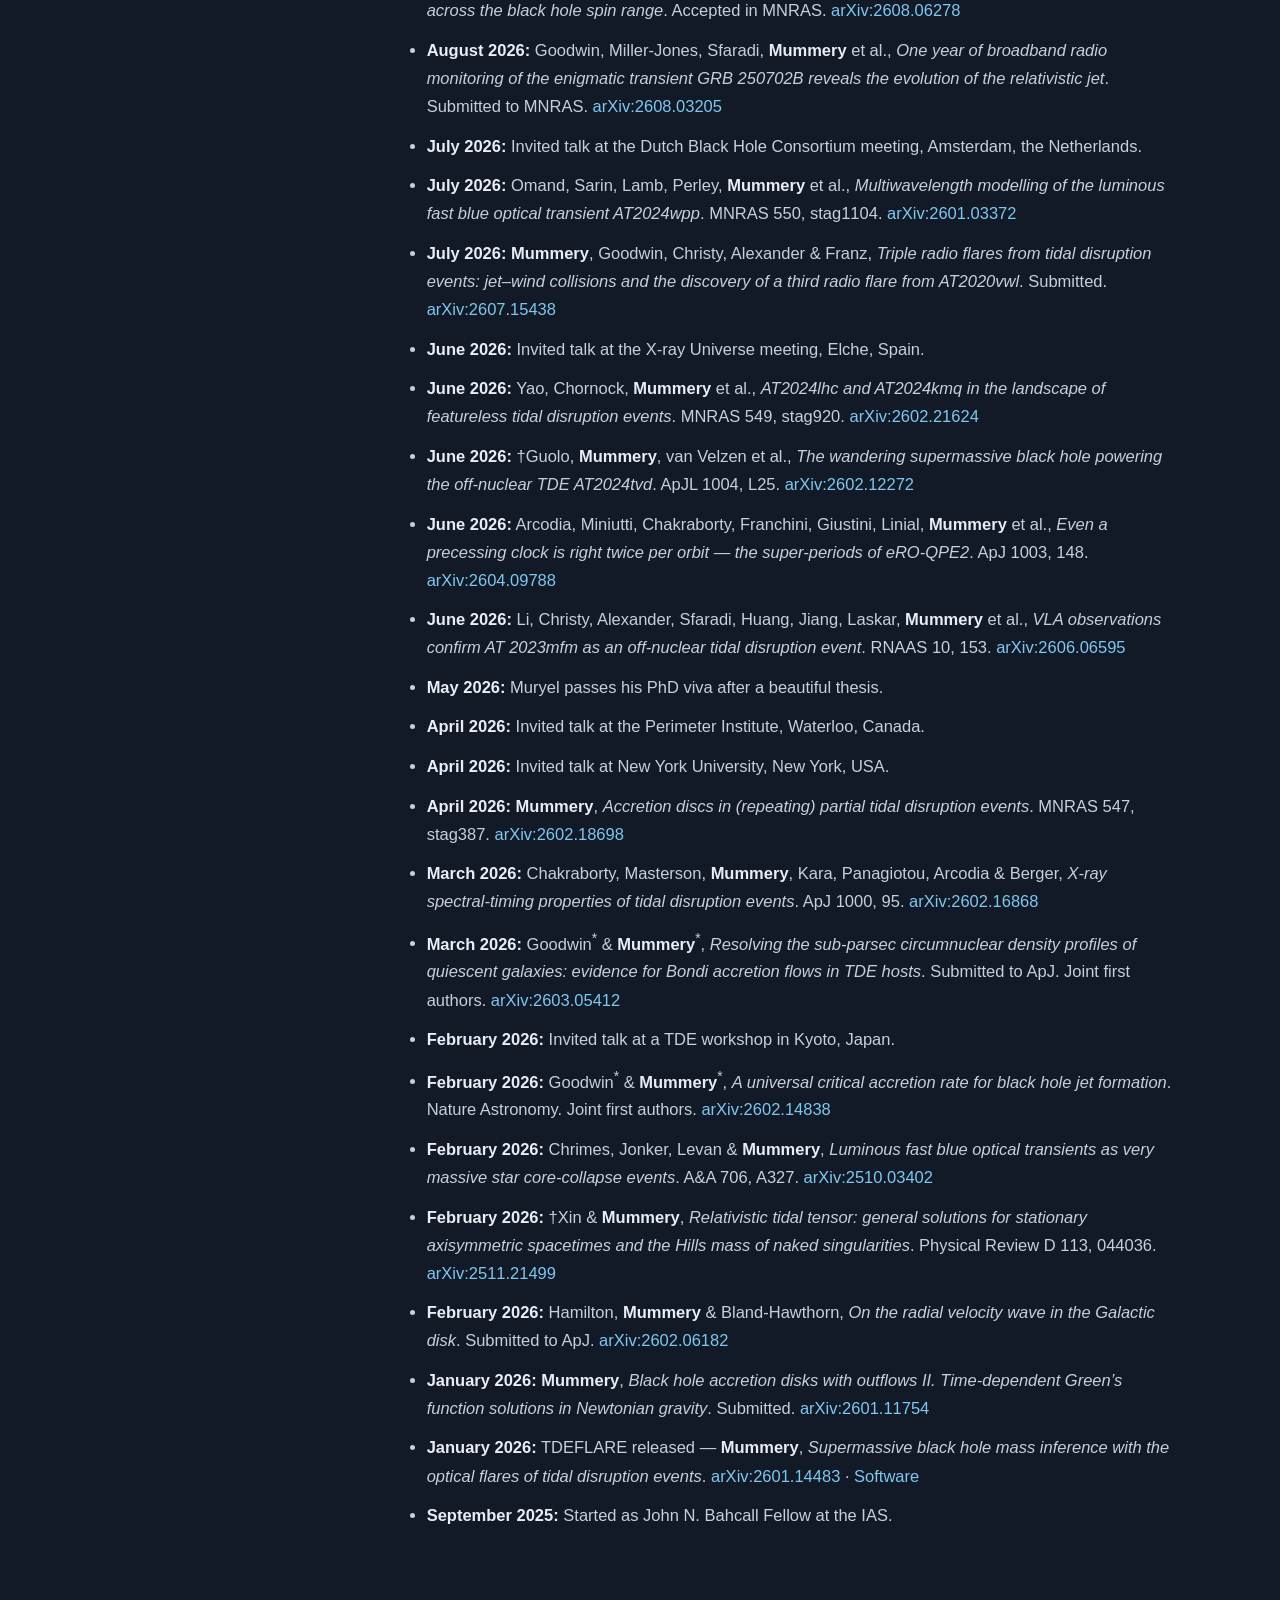
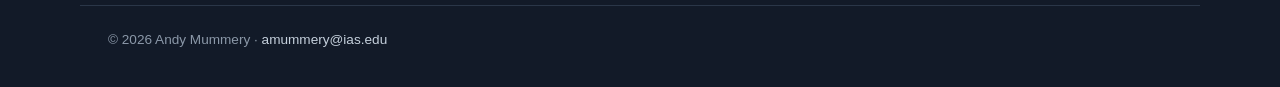
==== commit 24d1b02d: "Update site." ====
--- a/index.html
+++ b/index.html
@@ -81,12 +81,13 @@
       <h2>Recent news</h2>
       <p class="lede">Talks, software, and all 2026 papers (newest first). † marks a paper led by a student. The grouped bibliography is on <a href="publications.html">Publications</a>.</p>
       <ul class="news">
+        <li><strong>October 2026:</strong> Jason (Fangyuan) Yu's first paper, on HLX–1 as a repeating partial tidal disruption event, accepted in ApJ. <a href="https://arxiv.org/abs/2609.38694">arXiv:2609.38694</a></li>
         <li><strong>October 2026:</strong> Awarded $45,000 from a NICER grant to purchase a data analysis machine.</li>
         <li><strong>October 2026:</strong> Jake Rule's GRMHD paper accepted in MNRAS, the second of his PhD. <a href="https://arxiv.org/abs/2608.06278">arXiv:2608.06278</a></li>
         <li><strong>October 2026:</strong> Chakraborty<sup>*</sup>, <strong>Mummery</strong><sup>*</sup>, Quataert, Arcodia, Linial &amp; Kara, <em>Quasi-periodic eruption spectral-timing: EMRIs crossing warped accretion disks</em>. Submitted. Joint first authors. <a href="https://arxiv.org/abs/2610.10110">arXiv:2610.10110</a></li>
         <li><strong>October 2026:</strong> Astronomy colloquium at the University of California, Berkeley, USA.</li>
         <li><strong>October 2026:</strong> Lunch talk at the University of California, Berkeley, USA.</li>
-        <li><strong>September 2026:</strong> †Yu, <strong>Mummery</strong> &amp; Guolo, <em>HLX–1 as a repeating partial tidal disruption event around an intermediate-mass black hole</em>. <a href="https://arxiv.org/abs/2609.38694">arXiv:2609.38694</a></li>
+        <li><strong>September 2026:</strong> †Yu, <strong>Mummery</strong> &amp; Guolo, <em>HLX–1 as a repeating partial tidal disruption event around an intermediate-mass black hole</em>. Accepted in ApJ. <a href="https://arxiv.org/abs/2609.38694">arXiv:2609.38694</a></li>
         <li><strong>September 2026:</strong> <strong>Mummery</strong> &amp; Quataert, <em>Observational signatures of warped accretion flows in tidal disruption events</em>. Submitted to ApJ. <a href="https://arxiv.org/abs/2609.29787">arXiv:2609.29787</a></li>
         <li><strong>September 2026:</strong> Interviewed by <a href="https://www.ctvnews.ca/video/2026/09/20/astrophysicist-andrew-mummery-explains-the-careful-timing-of-observing-black-holes/">CTV News</a>; coverage in <a href="https://www.theguardian.com/science/2026/sep/17/black-hole-burps-scientists-solve-mystery-astronomy">The Guardian</a>. <a href="media.html">More media</a></li>
         <li><strong>September 2026:</strong> Paper with Goodwin published in <em>Nature Astronomy</em>. <a href="https://arxiv.org/abs/2602.14838">arXiv:2602.14838</a></li>
@@ -95,7 +96,7 @@
         <li><strong>August 2026:</strong> Invited talk at COSPAR, Florence, Italy.</li>
         <li><strong>August 2026:</strong> Invited talk at a TDE conference in Crete, Greece.</li>
         <li><strong>August 2026:</strong> <a href="https://github.com/fittingtransientswithdiscs/FitTeD/releases/tag/v2.0.0">FitTeD 2.0</a> — the public disc-fitting package is now pure Python. <a href="https://fittingtransientswithdiscs.github.io/FitTeD/">Docs</a></li>
-        <li><strong>August 2026:</strong> †Rule, <strong>Mummery</strong>, Balbus, Stone &amp; Zhang, <em>The plunging region of thin accretion discs across the black hole spin range</em>. Submitted to MNRAS. <a href="https://arxiv.org/abs/2608.06278">arXiv:2608.06278</a></li>
+        <li><strong>August 2026:</strong> †Rule, <strong>Mummery</strong>, Balbus, Stone &amp; Zhang, <em>The plunging region of thin accretion discs across the black hole spin range</em>. Accepted in MNRAS. <a href="https://arxiv.org/abs/2608.06278">arXiv:2608.06278</a></li>
         <li><strong>August 2026:</strong> Goodwin, Miller-Jones, Sfaradi, <strong>Mummery</strong> et al., <em>One year of broadband radio monitoring of the enigmatic transient GRB 250702B reveals the evolution of the relativistic jet</em>. Submitted to MNRAS. <a href="https://arxiv.org/abs/2608.03205">arXiv:2608.03205</a></li>
         <li><strong>July 2026:</strong> Invited talk at the Dutch Black Hole Consortium meeting, Amsterdam, the Netherlands.</li>
         <li><strong>July 2026:</strong> Omand, Sarin, Lamb, Perley, <strong>Mummery</strong> et al., <em>Multiwavelength modelling of the luminous fast blue optical transient AT2024wpp</em>. MNRAS 550, stag1104. <a href="https://arxiv.org/abs/2601.03372">arXiv:2601.03372</a></li>
